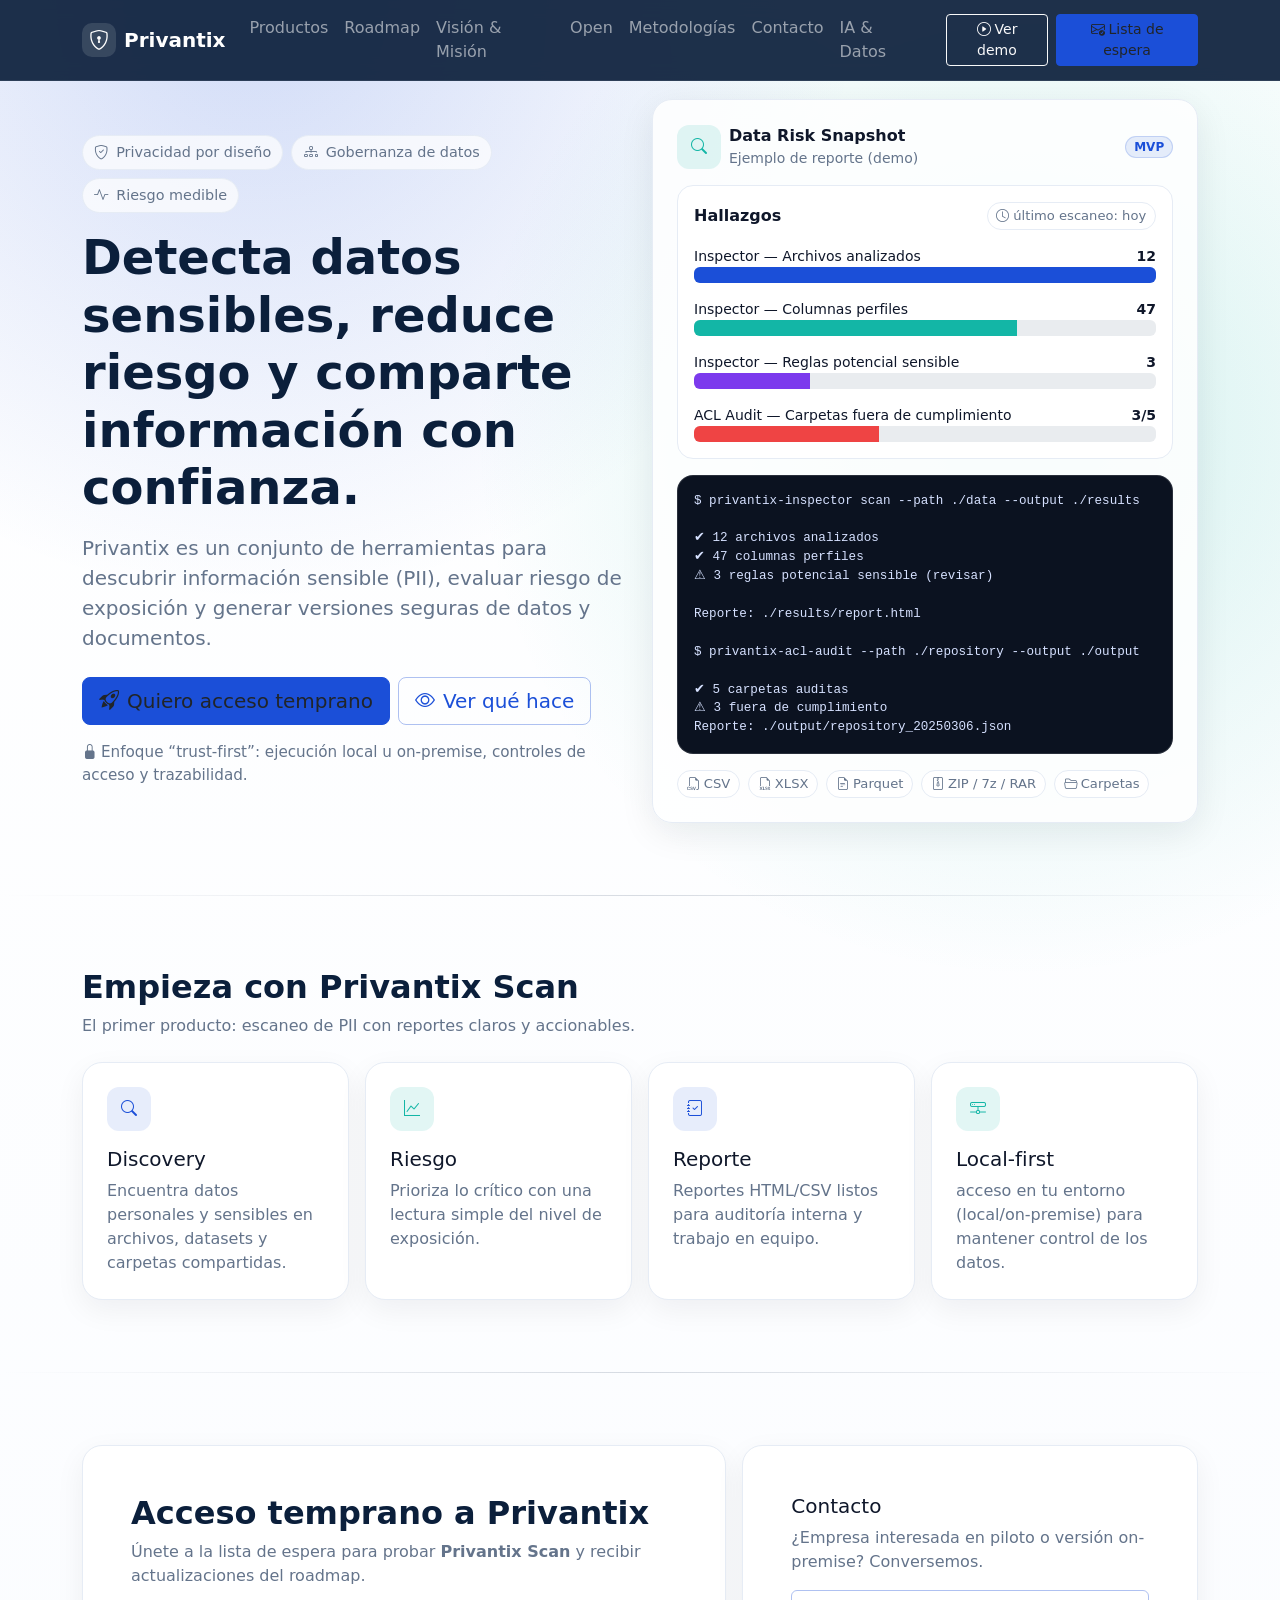
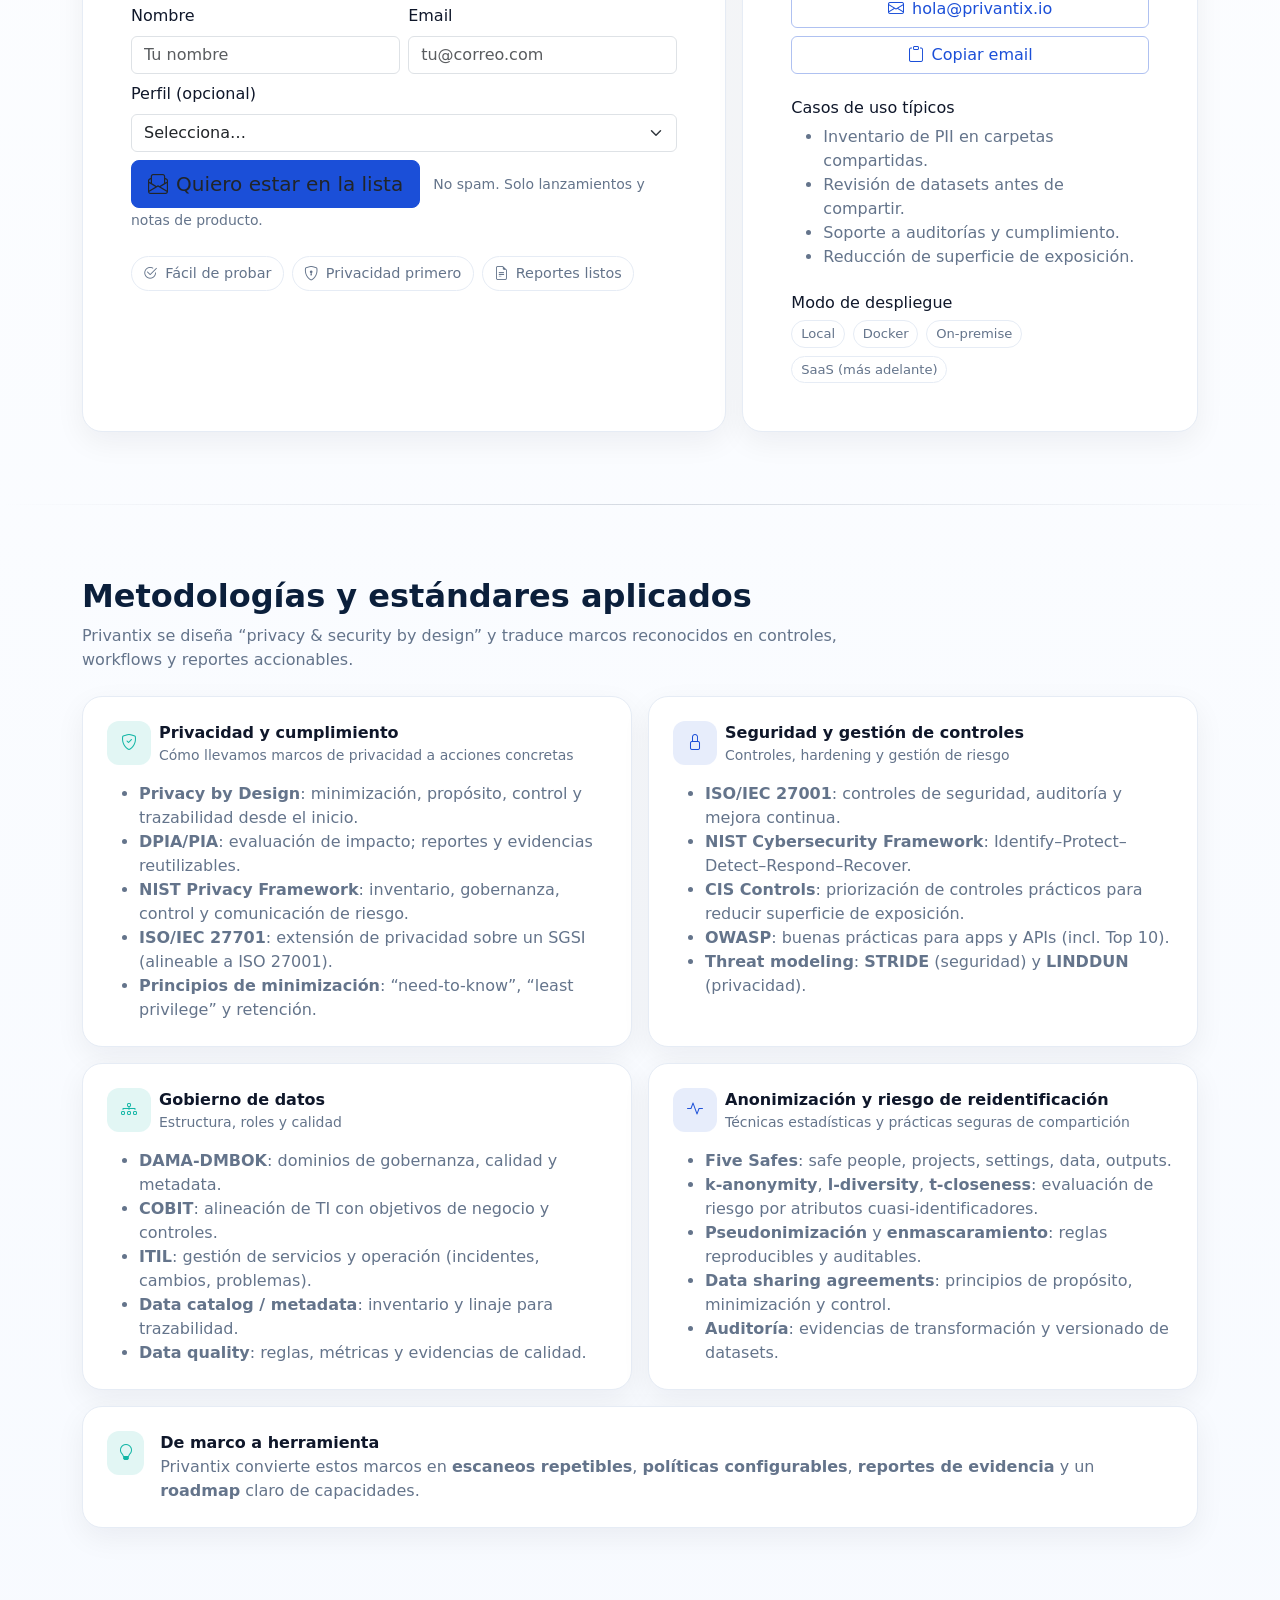
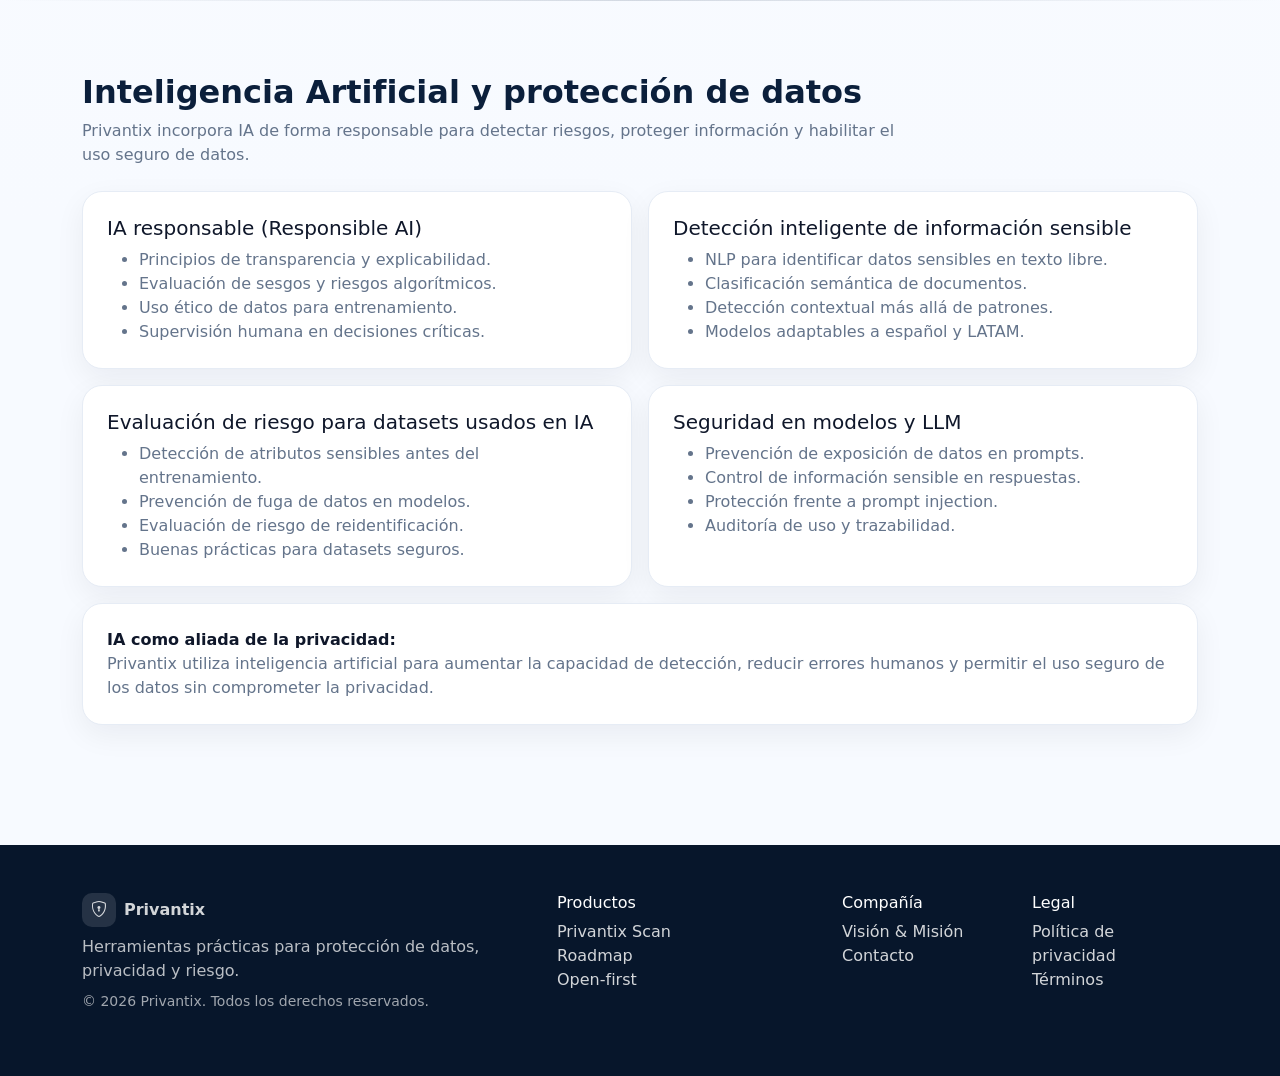
==== privantix_site/index.html @ 474f1c0c "Initial commit: Privantix source inspector (Go tools, docs, site) Made-with: Cursor" ====
<!doctype html>
<html lang="es">
<head>
  <meta charset="utf-8" />
  <meta name="viewport" content="width=device-width, initial-scale=1" />
  <title>Privantix — Protección de datos, privacidad y riesgo</title>
  <meta name="description" content="Privantix: herramientas para detectar datos sensibles, reducir riesgo de exposición y apoyar el cumplimiento de privacidad." />
  <link rel="icon" href="assets/img/logo.svg" type="image/svg+xml" />
  <link href="https://cdn.jsdelivr.net/npm/bootstrap@5.3.3/dist/css/bootstrap.min.css" rel="stylesheet" integrity="sha384-QWTKZyjpPEjISv5WaRU9OFeRpok6YctnYmDr5pNlyT2bRjXh0JMhjY6hW+ALEwIH" crossorigin="anonymous">
  <link rel="stylesheet" href="https://cdn.jsdelivr.net/npm/bootstrap-icons@1.11.3/font/bootstrap-icons.min.css">
  <link rel="stylesheet" href="assets/css/style.css">
</head>
<body>

<nav class="navbar navbar-expand-lg navbar-dark fixed-top" style="background: rgba(11,31,59,.92); border-bottom: 1px solid rgba(255,255,255,.08);">
  <div class="container">
    <a class="navbar-brand d-flex align-items-center gap-2" href="index.html">
      <span class="d-inline-flex align-items-center justify-content-center" style="width:34px;height:34px;border-radius:10px;background: rgba(255,255,255,.12);">
        <i class="bi bi-shield-lock" aria-hidden="true"></i>
      </span>
      <strong>Privantix</strong>
    </a>

    <button class="navbar-toggler" type="button" data-bs-toggle="collapse" data-bs-target="#nav" aria-controls="nav" aria-expanded="false" aria-label="Abrir navegación">
      <span class="navbar-toggler-icon"></span>
    </button>

    <div class="collapse navbar-collapse" id="nav">
      <ul class="navbar-nav ms-auto mb-2 mb-lg-0">
        <li class="nav-item"><a class="nav-link " href="product.html">Productos</a></li>
<li class="nav-item"><a class="nav-link " href="roadmap.html">Roadmap</a></li>
<li class="nav-item"><a class="nav-link " href="vision.html">Visión & Misión</a></li>
<li class="nav-item"><a class="nav-link " href="open.html">Open</a></li>
<li class="nav-item"><a class="nav-link" href="index.html#metodologias">Metodologías</a></li>
        <li class="nav-item"><a class="nav-link " href="contact.html">Contacto</a></li>
      <li class="nav-item"><a class="nav-link" href="index.html#ia">IA & Datos</a></li>
      </ul>
      <div class="d-flex gap-2 ms-lg-3">
        <a class="btn btn-sm btn-outline-light" href="index.html#demo"><i class="bi bi-play-circle me-1"></i>Ver demo</a>
        <a class="btn btn-sm btn-privantix" href="index.html#waitlist"><i class="bi bi-envelope-check me-1"></i>Lista de espera</a>
      </div>
    </div>
  </div>
</nav>


<header class="hero">
  <div class="container">
    <div class="row align-items-center g-4">
      <div class="col-lg-6">
        <div class="d-flex flex-wrap gap-2 mb-3">
          <span class="pill"><i class="bi bi-shield-check" aria-hidden="true"></i>Privacidad por diseño</span>
          <span class="pill"><i class="bi bi-diagram-3" aria-hidden="true"></i>Gobernanza de datos</span>
          <span class="pill"><i class="bi bi-activity" aria-hidden="true"></i>Riesgo medible</span>
        </div>

        <h1 class="display-5 fw-bold" style="color: var(--px-navy);">Detecta datos sensibles, reduce riesgo y comparte información con confianza.</h1>
        <p class="lead mt-3" style="color: var(--px-muted);">
          <strong>Privantix</strong> es un conjunto de herramientas para <strong>descubrir</strong> información sensible (PII), <strong>evaluar</strong> riesgo de exposición y <strong>generar</strong> versiones seguras de datos y documentos.
        </p>

        <div class="d-flex flex-wrap gap-2 mt-4">
          <a class="btn btn-lg btn-privantix" href="#waitlist"><i class="bi bi-rocket-takeoff me-2"></i>Quiero acceso temprano</a>
          <a class="btn btn-lg btn-outline-privantix" href="product.html"><i class="bi bi-eye me-2"></i>Ver qué hace</a>
        </div>

        <p class="mt-3 mb-0" style="color: var(--px-muted); font-size: .95rem;">
          <i class="bi bi-lock-fill me-1" aria-hidden="true"></i>Enfoque “trust-first”: ejecución local u on-premise, controles de acceso y trazabilidad.
        </p>
      </div>

      <div class="col-lg-6">
        <div class="hero-card p-4">
          <div class="d-flex align-items-center justify-content-between mb-3">
            <div class="d-flex align-items-center gap-2">
              <span class="icon-badge teal"><i class="bi bi-search" aria-hidden="true"></i></span>
              <div>
                <div class="fw-semibold">Data Risk Snapshot</div>
                <div class="small" style="color: var(--px-muted);">Ejemplo de reporte (demo)</div>
              </div>
            </div>
            <span class="badge rounded-pill badge-soft">MVP</span>
          </div>

          <div class="p-3" style="border:1px solid var(--px-border); border-radius: 1rem; background: #fff;">
            <div class="d-flex justify-content-between align-items-center">
              <div class="fw-semibold">Hallazgos</div>
              <span class="tag"><i class="bi bi-clock me-1" aria-hidden="true"></i>último escaneo: hoy</span>
            </div>
            <div class="mt-3">
              <div class="d-flex justify-content-between"><span class="small">Inspector — Archivos analizados</span><span class="small fw-semibold">12</span></div>
              <div class="progress" role="progressbar" aria-label="Archivos" aria-valuenow="100" aria-valuemin="0" aria-valuemax="100">
                <div class="progress-bar" style="width: 100%; background: var(--px-blue);"></div>
              </div>

              <div class="d-flex justify-content-between mt-3"><span class="small">Inspector — Columnas perfiles</span><span class="small fw-semibold">47</span></div>
              <div class="progress" role="progressbar" aria-label="Columnas" aria-valuenow="70" aria-valuemin="0" aria-valuemax="100">
                <div class="progress-bar" style="width: 70%; background: var(--px-teal);"></div>
              </div>

              <div class="d-flex justify-content-between mt-3"><span class="small">Inspector — Reglas potencial sensible</span><span class="small fw-semibold">3</span></div>
              <div class="progress" role="progressbar" aria-label="Reglas" aria-valuenow="25" aria-valuemin="0" aria-valuemax="100">
                <div class="progress-bar" style="width: 25%; background: #7C3AED;"></div>
              </div>

              <div class="d-flex justify-content-between mt-3"><span class="small">ACL Audit — Carpetas fuera de cumplimiento</span><span class="small fw-semibold">3/5</span></div>
              <div class="progress" role="progressbar" aria-label="Cumplimiento" aria-valuenow="40" aria-valuemin="0" aria-valuemax="100">
                <div class="progress-bar" style="width: 40%; background: #EF4444;"></div>
              </div>
            </div>
          </div>

          <div class="codebox mt-3" id="demo" aria-label="Ejemplo de salida">
<pre class="mb-0">$ privantix-inspector scan --path ./data --output ./results

✔ 12 archivos analizados
✔ 47 columnas perfiles
⚠ 3 reglas potencial sensible (revisar)

Reporte: ./results/report.html

$ privantix-acl-audit --path ./repository --output ./output

✔ 5 carpetas auditas
⚠ 3 fuera de cumplimiento
Reporte: ./output/repository_20250306.json</pre>
          </div>

          <div class="d-flex flex-wrap gap-2 mt-3">
            <span class="tag"><i class="bi bi-filetype-csv me-1" aria-hidden="true"></i>CSV</span>
            <span class="tag"><i class="bi bi-filetype-xlsx me-1" aria-hidden="true"></i>XLSX</span>
            <span class="tag"><i class="bi bi-file-earmark-text me-1" aria-hidden="true"></i>Parquet</span>
            <span class="tag"><i class="bi bi-file-zip me-1" aria-hidden="true"></i>ZIP / 7z / RAR</span>
            <span class="tag"><i class="bi bi-folder2-open me-1" aria-hidden="true"></i>Carpetas</span>
          </div>

        </div>
      </div>
    </div>
  </div>
</header>

<div class="divider"></div>

<section class="section">
  <div class="container">
    <div class="row mb-4">
      <div class="col-lg-8">
        <h2 class="section-title fw-bold">Empieza con Privantix Scan</h2>
        <p class="section-subtitle mb-0">El primer producto: escaneo de PII con reportes claros y accionables.</p>
      </div>
    </div>
    <div class="row g-3">
      <div class="col-md-6 col-xl-3">
        <div class="feature-card p-4">
          <div class="icon-badge"><i class="bi bi-search" aria-hidden="true"></i></div>
          <h5 class="mt-3">Discovery</h5>
          <p class="mb-0" style="color: var(--px-muted);">Encuentra datos personales y sensibles en archivos, datasets y carpetas compartidas.</p>
        </div>
      </div>
      <div class="col-md-6 col-xl-3">
        <div class="feature-card p-4">
          <div class="icon-badge teal"><i class="bi bi-graph-up" aria-hidden="true"></i></div>
          <h5 class="mt-3">Riesgo</h5>
          <p class="mb-0" style="color: var(--px-muted);">Prioriza lo crítico con una lectura simple del nivel de exposición.</p>
        </div>
      </div>
      <div class="col-md-6 col-xl-3">
        <div class="feature-card p-4">
          <div class="icon-badge"><i class="bi bi-journal-check" aria-hidden="true"></i></div>
          <h5 class="mt-3">Reporte</h5>
          <p class="mb-0" style="color: var(--px-muted);">Reportes HTML/CSV listos para auditoría interna y trabajo en equipo.</p>
        </div>
      </div>
      <div class="col-md-6 col-xl-3">
        <div class="feature-card p-4">
          <div class="icon-badge teal"><i class="bi bi-hdd-network" aria-hidden="true"></i></div>
          <h5 class="mt-3">Local-first</h5>
          <p class="mb-0" style="color: var(--px-muted);">acceso en tu entorno (local/on-premise) para mantener control de los datos.</p>
        </div>
      </div>
    </div>
  </div>
</section>

<div class="divider"></div>

<section id="waitlist" class="section">
  <div class="container">
    <div class="row g-3 align-items-stretch">
      <div class="col-lg-7">
        <div class="product-card p-4 p-lg-5">
          <h2 class="fw-bold section-title">Acceso temprano a Privantix</h2>
          <p class="section-subtitle">Únete a la lista de espera para probar <strong>Privantix Scan</strong> y recibir actualizaciones del roadmap.</p>

          <form class="row g-2" onsubmit="waitlistSubmit(event)">
            <div class="col-md-6">
              <label class="form-label" for="nombre">Nombre</label>
              <input class="form-control" id="nombre" placeholder="Tu nombre" required />
            </div>
            <div class="col-md-6">
              <label class="form-label" for="email">Email</label>
              <input class="form-control" id="email" type="email" placeholder="tu@correo.com" required />
            </div>
            <div class="col-12">
              <label class="form-label" for="perfil">Perfil (opcional)</label>
              <select class="form-select" id="perfil">
                <option value="">Selecciona…</option>
                <option>Seguridad / Ciberseguridad</option>
                <option>Datos / BI / Analítica</option>
                <option>TI / Infraestructura</option>
                <option>Compliance / Legal</option>
                <option>Dirección / Gerencia</option>
              </select>
            </div>
            <div class="col-12 mt-2">
              <button class="btn btn-privantix btn-lg" type="submit"><i class="bi bi-envelope-paper me-2"></i>Quiero estar en la lista</button>
              <span class="ms-2 small" style="color: var(--px-muted);">No spam. Solo lanzamientos y notas de producto.</span>
            </div>
          </form>

          <div class="mt-4 d-flex flex-wrap gap-2">
            <span class="pill"><i class="bi bi-check2-circle" aria-hidden="true"></i>Fácil de probar</span>
            <span class="pill"><i class="bi bi-shield-lock" aria-hidden="true"></i>Privacidad primero</span>
            <span class="pill"><i class="bi bi-file-earmark-text" aria-hidden="true"></i>Reportes listos</span>
          </div>
        </div>
      </div>

      <div class="col-lg-5">
        <div class="product-card p-4 p-lg-5">
          <h5 class="mb-2">Contacto</h5>
          <p style="color: var(--px-muted);">¿Empresa interesada en piloto o versión on-premise? Conversemos.</p>
          <div class="d-grid gap-2">
            <a class="btn btn-outline-privantix" href="mailto:hola@privantix.io"><i class="bi bi-envelope me-2"></i>hola@privantix.io</a>
            <a class="btn btn-outline-privantix" href="#" onclick="copyEmail(event)"><i class="bi bi-clipboard me-2"></i>Copiar email</a>
          </div>

          <div class="mt-4">
            <h6 class="mb-2">Casos de uso típicos</h6>
            <ul class="mb-0" style="color: var(--px-muted);">
              <li>Inventario de PII en carpetas compartidas.</li>
              <li>Revisión de datasets antes de compartir.</li>
              <li>Soporte a auditorías y cumplimiento.</li>
              <li>Reducción de superficie de exposición.</li>
            </ul>
          </div>

          <div class="mt-4">
            <h6 class="mb-2">Modo de despliegue</h6>
            <div class="d-flex flex-wrap gap-2">
              <span class="tag">Local</span>
              <span class="tag">Docker</span>
              <span class="tag">On-premise</span>
              <span class="tag">SaaS (más adelante)</span>
            </div>
          </div>
        </div>
      </div>

    </div>
  </div>
</section>



<div class="divider"></div>

<section class="section" id="metodologias">
  <div class="container">
    <div class="row mb-4">
      <div class="col-lg-9">
        <h2 class="section-title fw-bold">Metodologías y estándares aplicados</h2>
        <p class="section-subtitle mb-0">
          Privantix se diseña “privacy & security by design” y traduce marcos reconocidos en controles, workflows y reportes accionables.
        </p>
      </div>
    </div>

    <div class="row g-3">
      <div class="col-lg-6">
        <div class="product-card p-4">
          <div class="d-flex align-items-center gap-2">
            <span class="icon-badge teal"><i class="bi bi-shield-check" aria-hidden="true"></i></span>
            <div>
              <div class="fw-semibold">Privacidad y cumplimiento</div>
              <div class="small" style="color: var(--px-muted);">Cómo llevamos marcos de privacidad a acciones concretas</div>
            </div>
          </div>
          <ul class="mt-3 mb-0" style="color: var(--px-muted);">
            <li><strong>Privacy by Design</strong>: minimización, propósito, control y trazabilidad desde el inicio.</li>
            <li><strong>DPIA/PIA</strong>: evaluación de impacto; reportes y evidencias reutilizables.</li>
            <li><strong>NIST Privacy Framework</strong>: inventario, gobernanza, control y comunicación de riesgo.</li>
            <li><strong>ISO/IEC 27701</strong>: extensión de privacidad sobre un SGSI (alineable a ISO 27001).</li>
            <li><strong>Principios de minimización</strong>: “need-to-know”, “least privilege” y retención.</li>
          </ul>
        </div>
      </div>

      <div class="col-lg-6">
        <div class="product-card p-4">
          <div class="d-flex align-items-center gap-2">
            <span class="icon-badge"><i class="bi bi-lock" aria-hidden="true"></i></span>
            <div>
              <div class="fw-semibold">Seguridad y gestión de controles</div>
              <div class="small" style="color: var(--px-muted);">Controles, hardening y gestión de riesgo</div>
            </div>
          </div>
          <ul class="mt-3 mb-0" style="color: var(--px-muted);">
            <li><strong>ISO/IEC 27001</strong>: controles de seguridad, auditoría y mejora continua.</li>
            <li><strong>NIST Cybersecurity Framework</strong>: Identify–Protect–Detect–Respond–Recover.</li>
            <li><strong>CIS Controls</strong>: priorización de controles prácticos para reducir superficie de exposición.</li>
            <li><strong>OWASP</strong>: buenas prácticas para apps y APIs (incl. Top 10).</li>
            <li><strong>Threat modeling</strong>: <strong>STRIDE</strong> (seguridad) y <strong>LINDDUN</strong> (privacidad).</li>
          </ul>
        </div>
      </div>

      <div class="col-lg-6">
        <div class="product-card p-4">
          <div class="d-flex align-items-center gap-2">
            <span class="icon-badge teal"><i class="bi bi-diagram-3" aria-hidden="true"></i></span>
            <div>
              <div class="fw-semibold">Gobierno de datos</div>
              <div class="small" style="color: var(--px-muted);">Estructura, roles y calidad</div>
            </div>
          </div>
          <ul class="mt-3 mb-0" style="color: var(--px-muted);">
            <li><strong>DAMA-DMBOK</strong>: dominios de gobernanza, calidad y metadata.</li>
            <li><strong>COBIT</strong>: alineación de TI con objetivos de negocio y controles.</li>
            <li><strong>ITIL</strong>: gestión de servicios y operación (incidentes, cambios, problemas).</li>
            <li><strong>Data catalog / metadata</strong>: inventario y linaje para trazabilidad.</li>
            <li><strong>Data quality</strong>: reglas, métricas y evidencias de calidad.</li>
          </ul>
        </div>
      </div>

      <div class="col-lg-6">
        <div class="product-card p-4">
          <div class="d-flex align-items-center gap-2">
            <span class="icon-badge"><i class="bi bi-activity" aria-hidden="true"></i></span>
            <div>
              <div class="fw-semibold">Anonimización y riesgo de reidentificación</div>
              <div class="small" style="color: var(--px-muted);">Técnicas estadísticas y prácticas seguras de compartición</div>
            </div>
          </div>
          <ul class="mt-3 mb-0" style="color: var(--px-muted);">
            <li><strong>Five Safes</strong>: safe people, projects, settings, data, outputs.</li>
            <li><strong>k-anonymity</strong>, <strong>l-diversity</strong>, <strong>t-closeness</strong>: evaluación de riesgo por atributos cuasi-identificadores.</li>
            <li><strong>Pseudonimización</strong> y <strong>enmascaramiento</strong>: reglas reproducibles y auditables.</li>
            <li><strong>Data sharing agreements</strong>: principios de propósito, minimización y control.</li>
            <li><strong>Auditoría</strong>: evidencias de transformación y versionado de datasets.</li>
          </ul>
        </div>
      </div>

      <div class="col-12">
        <div class="quote-card p-4">
          <div class="d-flex align-items-start gap-3">
            <span class="icon-badge teal"><i class="bi bi-lightbulb" aria-hidden="true"></i></span>
            <div>
              <div class="fw-semibold">De marco a herramienta</div>
              <div style="color: var(--px-muted);">
                Privantix convierte estos marcos en <strong>escaneos repetibles</strong>, <strong>políticas configurables</strong>,
                <strong>reportes de evidencia</strong> y un <strong>roadmap</strong> claro de capacidades.
              </div>
            </div>
          </div>
        </div>
      </div>

    </div>
  </div>
</section>



<div class="divider"></div>

<section class="section" id="ia">
  <div class="container">
    <div class="row mb-4">
      <div class="col-lg-9">
        <h2 class="section-title fw-bold">Inteligencia Artificial y protección de datos</h2>
        <p class="section-subtitle mb-0">
          Privantix incorpora IA de forma responsable para detectar riesgos, proteger información y habilitar el uso seguro de datos.
        </p>
      </div>
    </div>

    <div class="row g-3">

      <div class="col-lg-6">
        <div class="product-card p-4">
          <h5>IA responsable (Responsible AI)</h5>
          <ul style="color: var(--px-muted);" class="mb-0">
            <li>Principios de transparencia y explicabilidad.</li>
            <li>Evaluación de sesgos y riesgos algorítmicos.</li>
            <li>Uso ético de datos para entrenamiento.</li>
            <li>Supervisión humana en decisiones críticas.</li>
          </ul>
        </div>
      </div>

      <div class="col-lg-6">
        <div class="product-card p-4">
          <h5>Detección inteligente de información sensible</h5>
          <ul style="color: var(--px-muted);" class="mb-0">
            <li>NLP para identificar datos sensibles en texto libre.</li>
            <li>Clasificación semántica de documentos.</li>
            <li>Detección contextual más allá de patrones.</li>
            <li>Modelos adaptables a español y LATAM.</li>
          </ul>
        </div>
      </div>

      <div class="col-lg-6">
        <div class="product-card p-4">
          <h5>Evaluación de riesgo para datasets usados en IA</h5>
          <ul style="color: var(--px-muted);" class="mb-0">
            <li>Detección de atributos sensibles antes del entrenamiento.</li>
            <li>Prevención de fuga de datos en modelos.</li>
            <li>Evaluación de riesgo de reidentificación.</li>
            <li>Buenas prácticas para datasets seguros.</li>
          </ul>
        </div>
      </div>

      <div class="col-lg-6">
        <div class="product-card p-4">
          <h5>Seguridad en modelos y LLM</h5>
          <ul style="color: var(--px-muted);" class="mb-0">
            <li>Prevención de exposición de datos en prompts.</li>
            <li>Control de información sensible en respuestas.</li>
            <li>Protección frente a prompt injection.</li>
            <li>Auditoría de uso y trazabilidad.</li>
          </ul>
        </div>
      </div>

      <div class="col-12">
        <div class="quote-card p-4">
          <strong>IA como aliada de la privacidad:</strong>
          <div style="color: var(--px-muted);">
            Privantix utiliza inteligencia artificial para aumentar la capacidad de detección,
            reducir errores humanos y permitir el uso seguro de los datos sin comprometer la privacidad.
          </div>
        </div>
      </div>

    </div>
  </div>
</section>


<footer class="footer py-5 mt-5">
  <div class="container">
    <div class="row g-4">
      <div class="col-lg-5">
        <div class="d-flex align-items-center gap-2 mb-2">
          <span class="d-inline-flex align-items-center justify-content-center" style="width:34px;height:34px;border-radius:10px;background: rgba(255,255,255,.12);">
            <i class="bi bi-shield-lock" aria-hidden="true"></i>
          </span>
          <strong>Privantix</strong>
        </div>
        <p class="mb-0" style="color: rgba(255,255,255,.72);">Herramientas prácticas para protección de datos, privacidad y riesgo.</p>
        <p class="mt-2 small" style="color: rgba(255,255,255,.62);">© <span id="year"></span> Privantix. Todos los derechos reservados.</p>
      </div>
      <div class="col-6 col-lg-3">
        <h6 class="text-white">Productos</h6>
        <ul class="list-unstyled mb-0">
          <li><a href="product.html">Privantix Scan</a></li>
          <li><a href="roadmap.html">Roadmap</a></li>
          <li><a href="open.html">Open-first</a></li>
        </ul>
      </div>
      <div class="col-6 col-lg-2">
        <h6 class="text-white">Compañía</h6>
        <ul class="list-unstyled mb-0">
          <li><a href="vision.html">Visión & Misión</a></li>
          <li><a href="contact.html">Contacto</a></li>
        </ul>
      </div>
      <div class="col-lg-2">
        <h6 class="text-white">Legal</h6>
        <ul class="list-unstyled mb-0">
          <li><a href="legal/privacy.html">Política de privacidad</a></li>
          <li><a href="legal/terms.html">Términos</a></li>
        </ul>
      </div>
    </div>
  </div>
</footer>

<div class="toast-container position-fixed bottom-0 end-0 p-3">
  <div id="liveToast" class="toast" role="alert" aria-live="assertive" aria-atomic="true">
    <div class="toast-header">
      <strong class="me-auto">Privantix</strong>
      <small>listo</small>
      <button type="button" class="btn-close" data-bs-dismiss="toast" aria-label="Cerrar"></button>
    </div>
    <div class="toast-body">Listo.</div>
  </div>
</div>

<script src="https://cdn.jsdelivr.net/npm/bootstrap@5.3.3/dist/js/bootstrap.bundle.min.js" integrity="sha384-YvpcrYf0tY3lHB60NNkmXc5s9fDVZLESaAA55NDzOxhy9GkcIdslK1eN7N6jIeHz" crossorigin="anonymous"></script>
<script src="assets/js/main.js"></script>
</body>
</html>
---- privantix_site/assets/css/style.css ----
:root{
  --px-navy:#0B1F3B;
  --px-blue:#1B4FD8;
  --px-teal:#13B6A6;
  --px-sky:#EAF2FF;
  --px-ink:#0F172A;
  --px-muted:#64748B;
  --px-card:#FFFFFF;
  --px-border:#E6ECF5;
  --px-bg:#F7FAFF;
  --px-grad: radial-gradient(1200px circle at 20% 0%, rgba(27,79,216,.20), transparent 50%),
             radial-gradient(1000px circle at 80% 10%, rgba(19,182,166,.18), transparent 55%),
             linear-gradient(180deg, #FFFFFF 0%, var(--px-bg) 80%);
}
body{ color:var(--px-ink); background:var(--px-grad); }
.navbar{ backdrop-filter: blur(10px); }
.btn-privantix{ background:var(--px-blue); border-color:var(--px-blue); }
.btn-privantix:hover{ filter:brightness(.95); }
.btn-outline-privantix{ border-color: rgba(27,79,216,.35); color: var(--px-blue); }
.btn-outline-privantix:hover{ background: rgba(27,79,216,.08); }
.pill{
  display:inline-flex; align-items:center; gap:.5rem;
  padding:.35rem .7rem; border:1px solid var(--px-border);
  border-radius:999px; background: rgba(255,255,255,.7);
  color: var(--px-muted); font-size:.9rem;
}
.hero{ padding-top: 6.2rem; padding-bottom: 4.5rem; }
.hero-card{
  background: rgba(255,255,255,.85);
  border:1px solid var(--px-border);
  border-radius:1.25rem;
  box-shadow:0 10px 35px rgba(15,23,42,.08);
}
.feature-card,.product-card,.quote-card{
  background:var(--px-card);
  border:1px solid var(--px-border);
  border-radius:1.25rem;
  box-shadow:0 10px 30px rgba(15,23,42,.06);
  height:100%;
}
.icon-badge{
  width:44px;height:44px;display:inline-flex;align-items:center;justify-content:center;
  border-radius:12px;background: rgba(27,79,216,.10); color: var(--px-blue);
}
.icon-badge.teal{ background: rgba(19,182,166,.12); color: var(--px-teal); }
.section{ padding:4.5rem 0; }
.section-title{ color: var(--px-navy); }
.section-subtitle{ color: var(--px-muted); }
.divider{ height:1px; background: linear-gradient(90deg, transparent, rgba(100,116,139,.25), transparent); }
.tag{
  display:inline-block;padding:.18rem .55rem;border-radius:999px;border:1px solid var(--px-border);
  font-size:.82rem;color: var(--px-muted); background:#fff;
}
.timeline{ border-left:2px solid rgba(27,79,216,.18); padding-left:1.25rem; }
.timeline .item{ position:relative; padding:.85rem 0; }
.timeline .item::before{
  content:""; position:absolute; left:-1.6rem; top:1.1rem;
  width:12px;height:12px;border-radius:50%; background: var(--px-blue);
  box-shadow:0 0 0 4px rgba(27,79,216,.12);
}
.badge-soft{
  background: rgba(27,79,216,.10); color: var(--px-blue);
  border:1px solid rgba(27,79,216,.18); font-weight:600;
}
.footer{ background:#07162B; color: rgba(255,255,255,.82); }
.footer a{ color: rgba(255,255,255,.82); text-decoration:none; }
.footer a:hover{ color:#fff; }
.codebox{
  background:#0B1220; color:#D6E1FF; border-radius:1rem;
  border:1px solid rgba(255,255,255,.12); padding:1rem;
  font-family: ui-monospace, SFMono-Regular, Menlo, Monaco, Consolas, "Liberation Mono", "Courier New", monospace;
  font-size:.9rem; overflow-x:auto;
}
:focus-visible{ outline:3px solid rgba(19,182,166,.45); outline-offset:2px; }
html{ scroll-behavior:smooth; }
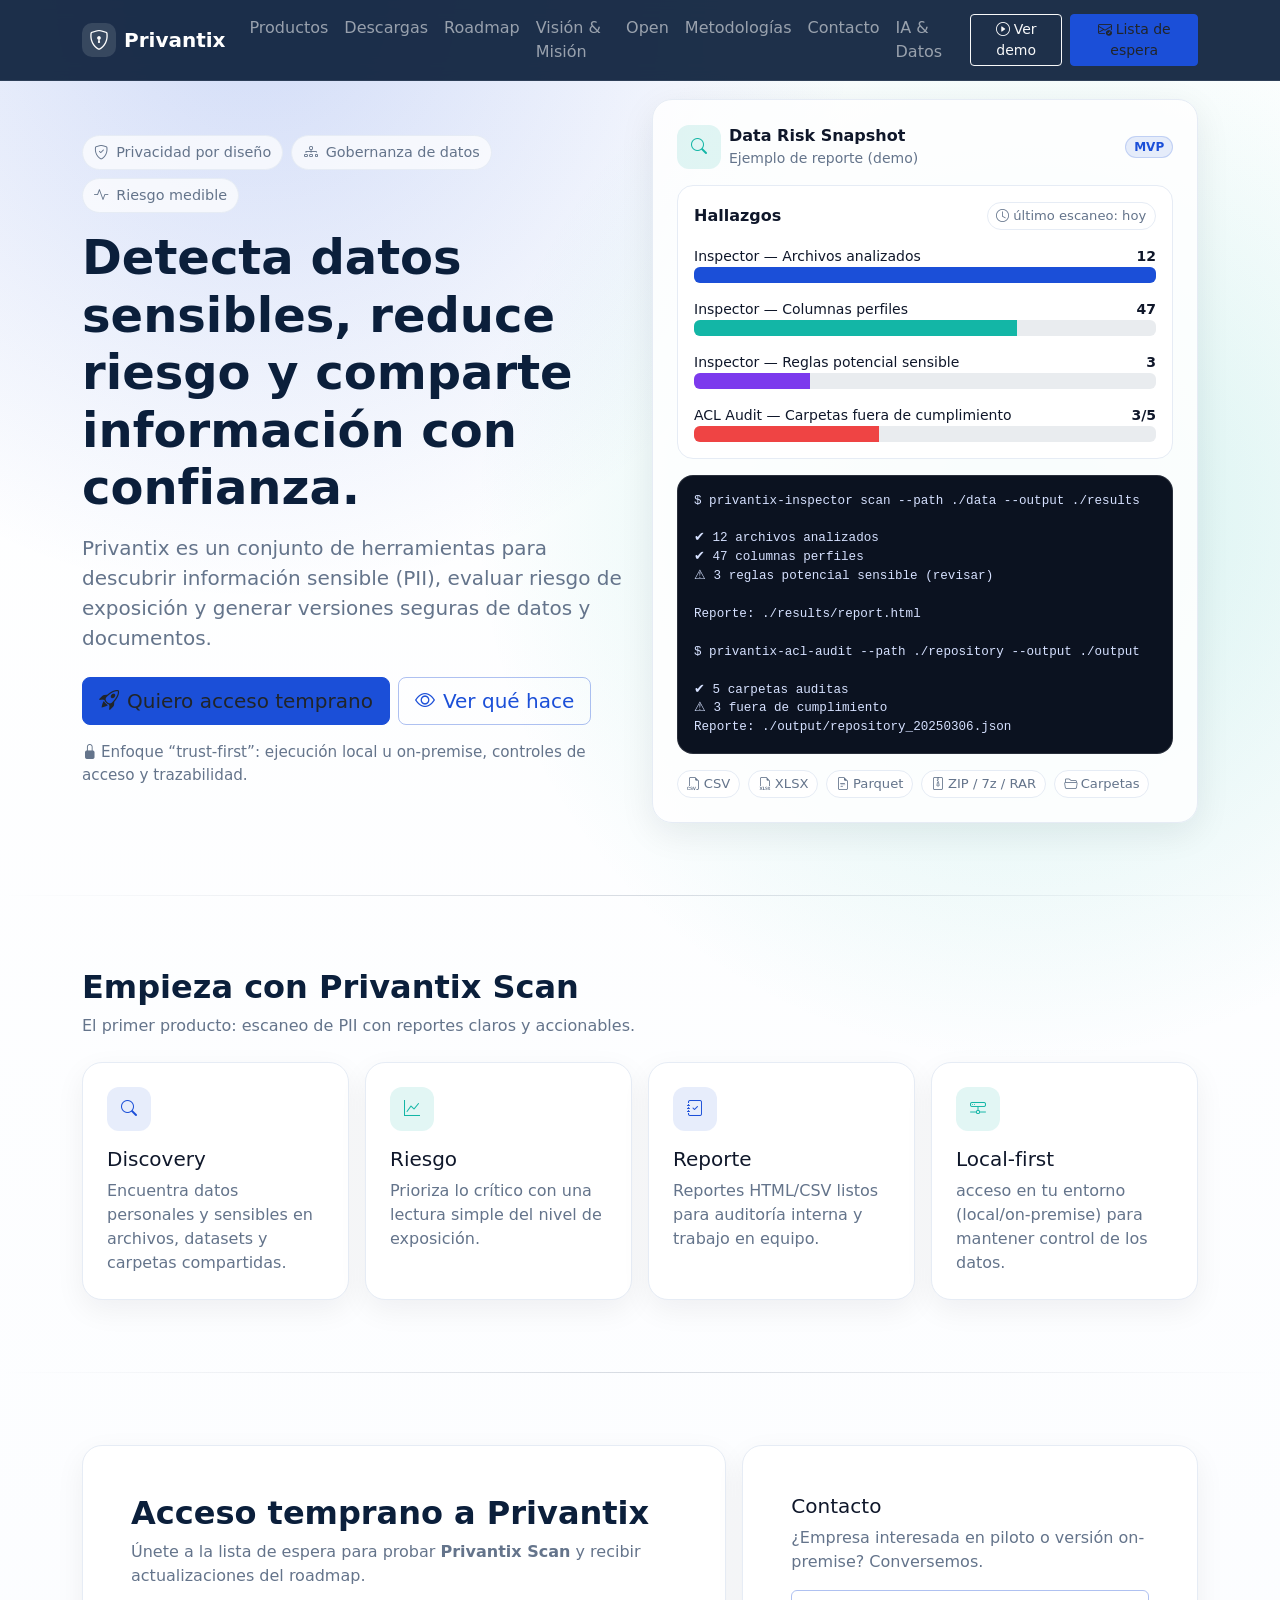
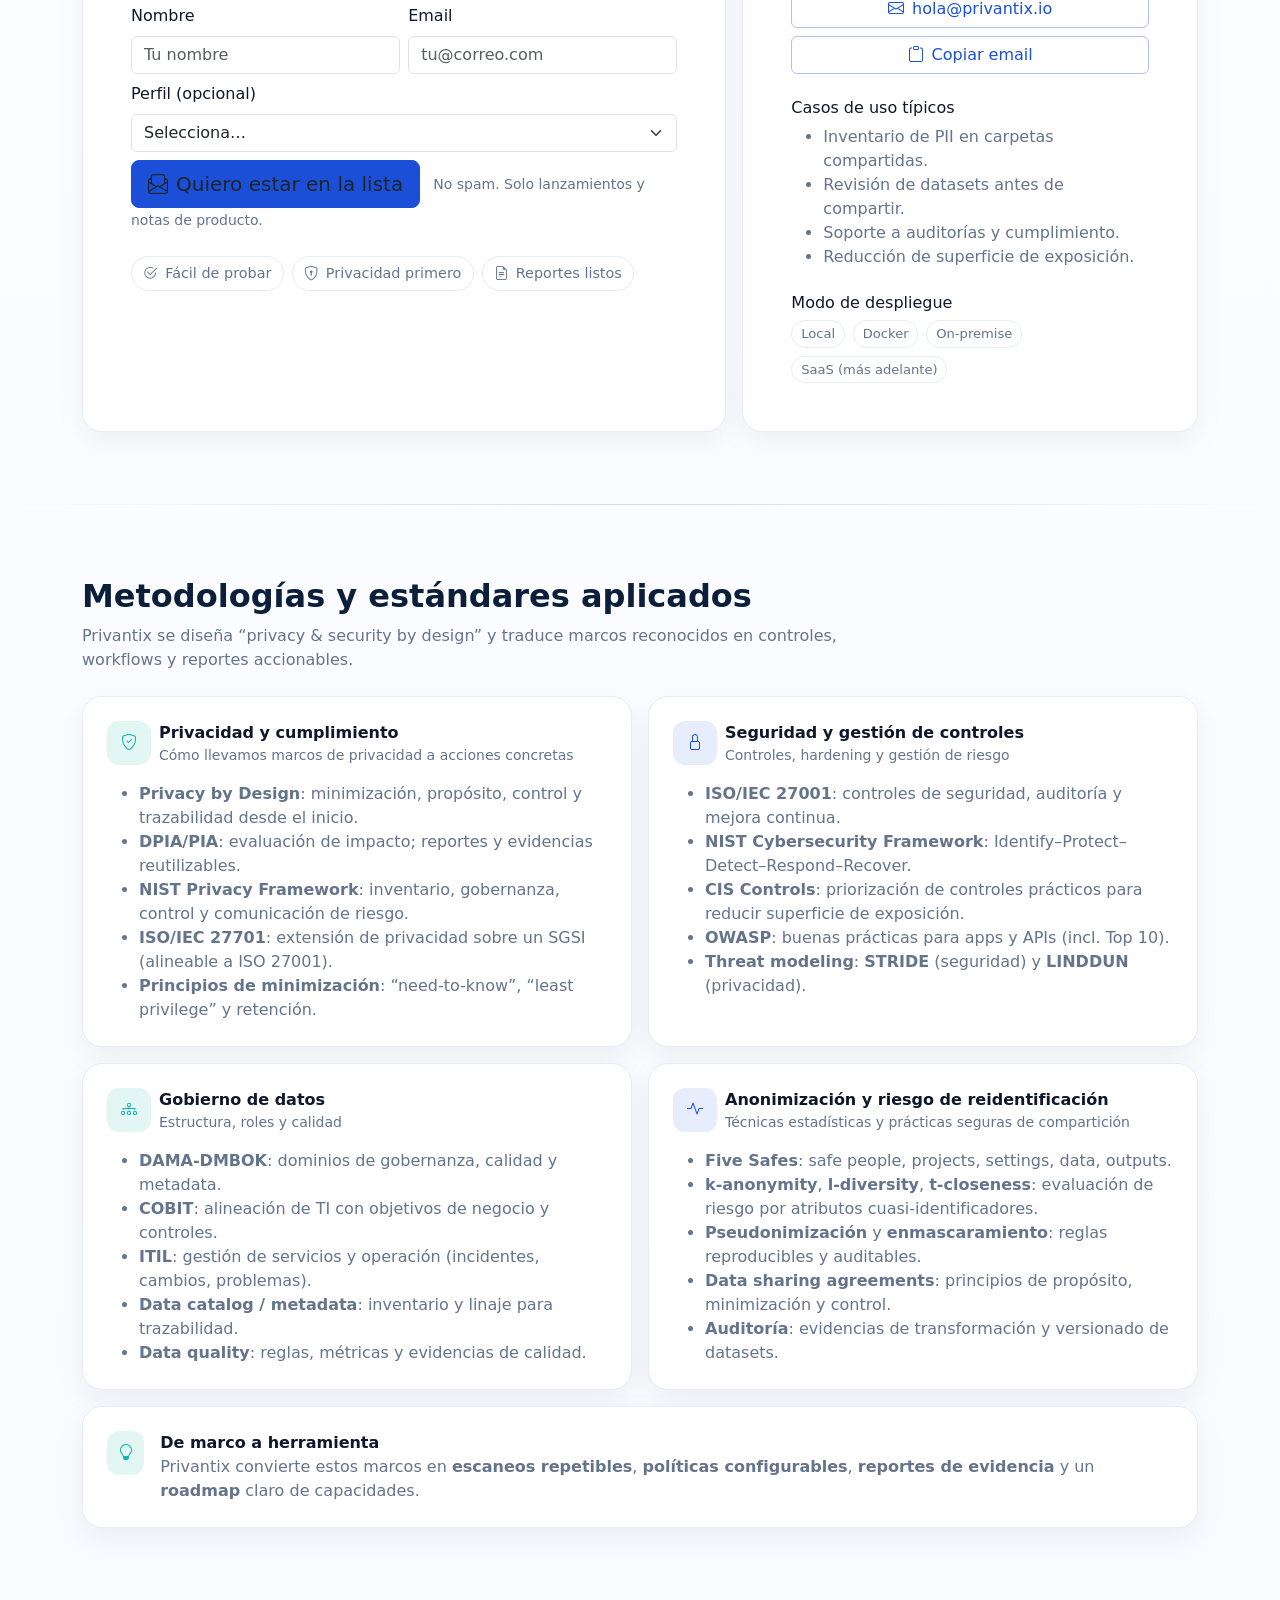
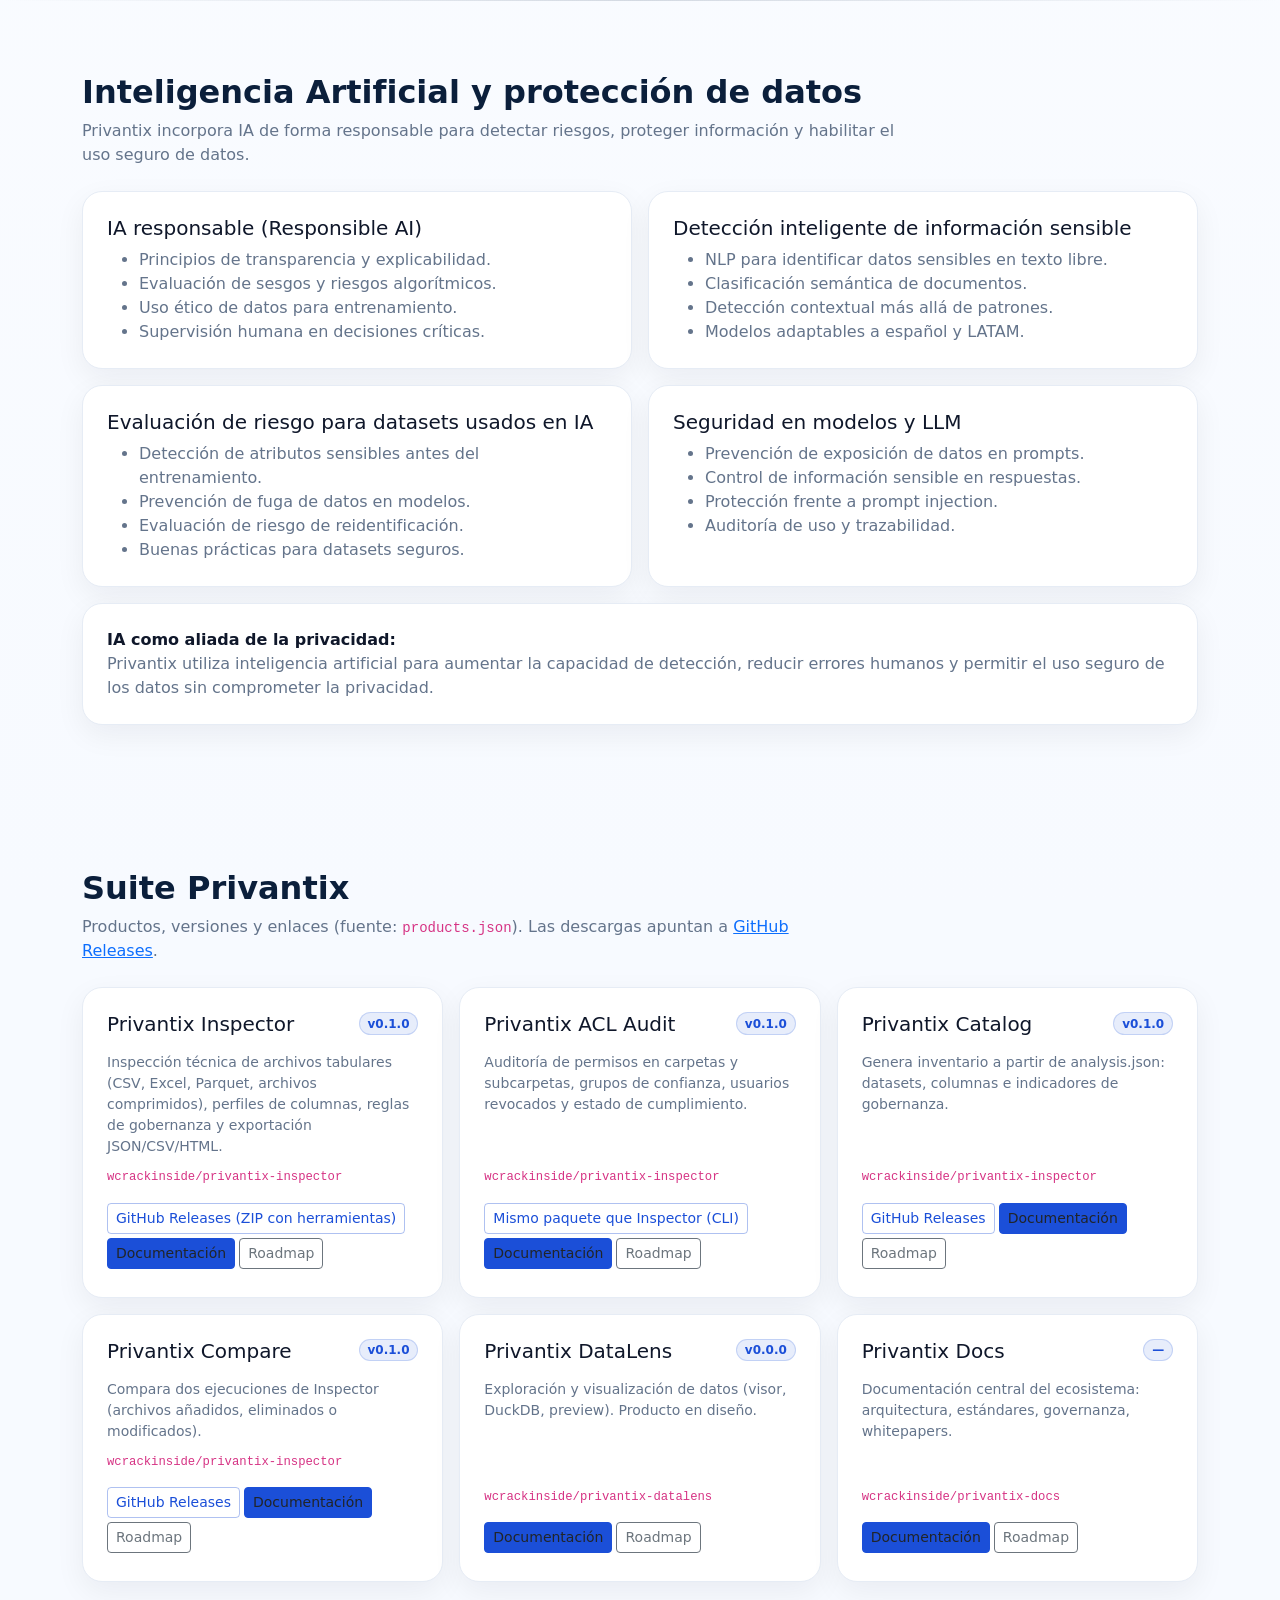
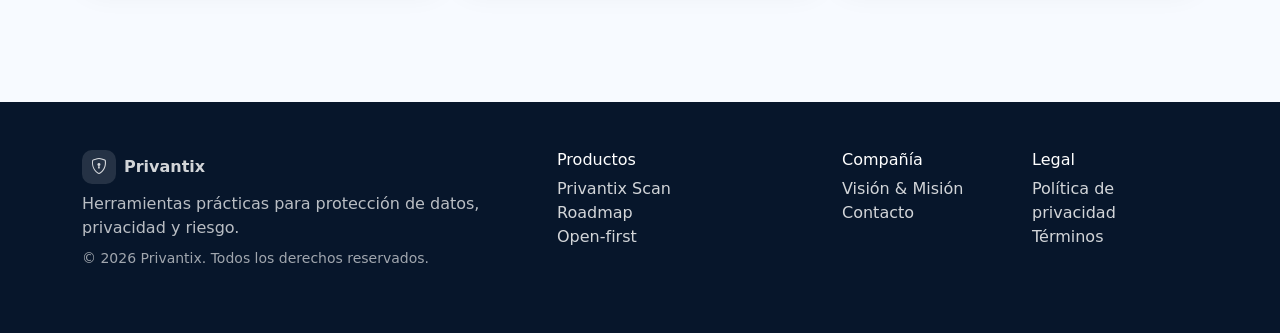
==== commit b49d1726: "Privantix GitHub structure: ecosystem docs, products.json web, LICENSE, std folders; validate produc" ====
--- a/privantix_site/index.html
+++ b/privantix_site/index.html
@@ -28,6 +28,7 @@
     <div class="collapse navbar-collapse" id="nav">
       <ul class="navbar-nav ms-auto mb-2 mb-lg-0">
         <li class="nav-item"><a class="nav-link " href="product.html">Productos</a></li>
+        <li class="nav-item"><a class="nav-link" href="downloads/index.html">Descargas</a></li>
 <li class="nav-item"><a class="nav-link " href="roadmap.html">Roadmap</a></li>
 <li class="nav-item"><a class="nav-link " href="vision.html">Visión & Misión</a></li>
 <li class="nav-item"><a class="nav-link " href="open.html">Open</a></li>
@@ -452,6 +453,18 @@
   </div>
 </section>
 
+<section id="privantix-suite" class="section" aria-label="Suite Privantix">
+  <div class="container">
+    <div class="row mb-4">
+      <div class="col-lg-8">
+        <h2 class="fw-bold section-title">Suite Privantix</h2>
+        <p class="section-subtitle mb-0">Productos, versiones y enlaces (fuente: <code>products.json</code>). Las descargas apuntan a <a href="https://github.com/wcrackinside/privantix-inspector/releases" target="_blank" rel="noopener">GitHub Releases</a>.</p>
+      </div>
+    </div>
+    <div id="product-cards-root" class="row g-3"></div>
+    <p id="product-cards-error" class="small text-danger d-none mt-2" role="alert"></p>
+  </div>
+</section>
 
 <footer class="footer py-5 mt-5">
   <div class="container">
@@ -504,6 +517,7 @@
 </div>
 
 <script src="https://cdn.jsdelivr.net/npm/bootstrap@5.3.3/dist/js/bootstrap.bundle.min.js" integrity="sha384-YvpcrYf0tY3lHB60NNkmXc5s9fDVZLESaAA55NDzOxhy9GkcIdslK1eN7N6jIeHz" crossorigin="anonymous"></script>
+<script src="assets/js/products-loader.js" defer></script>
 <script src="assets/js/main.js"></script>
 </body>
 </html>
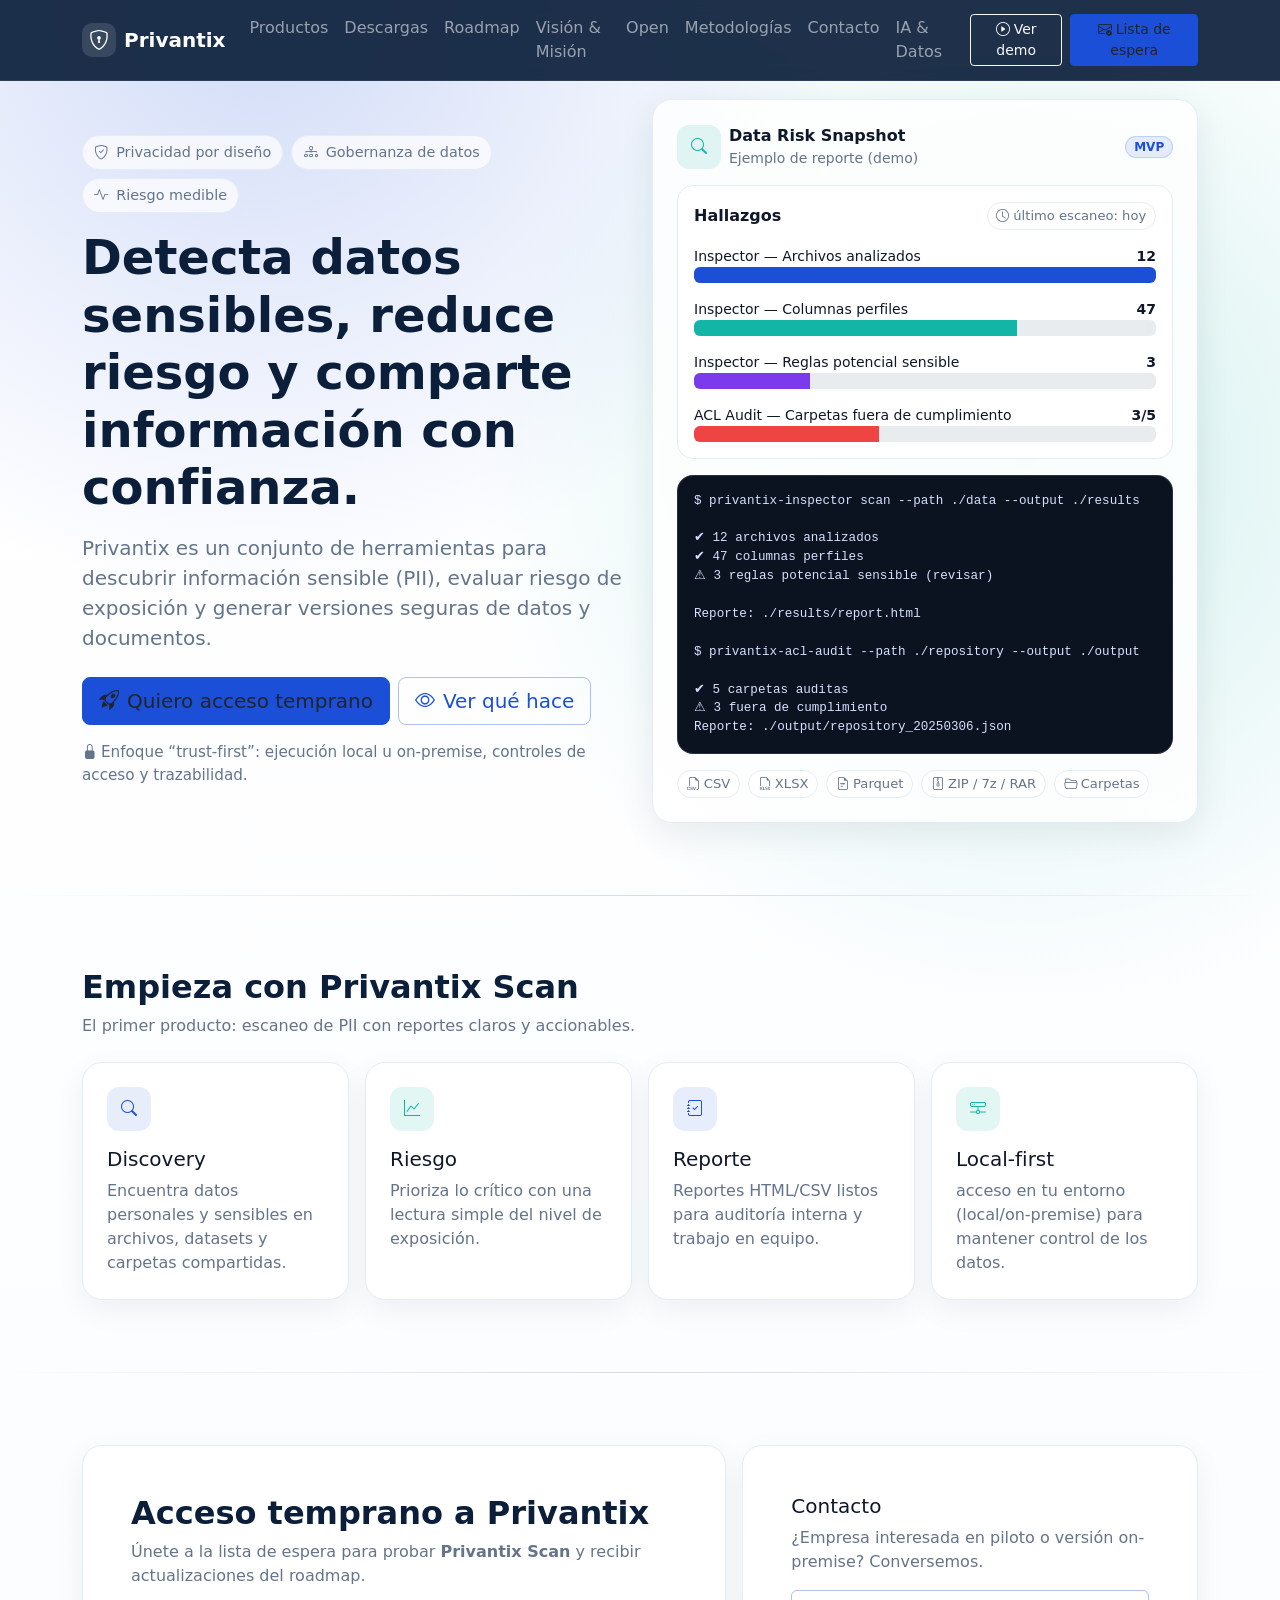
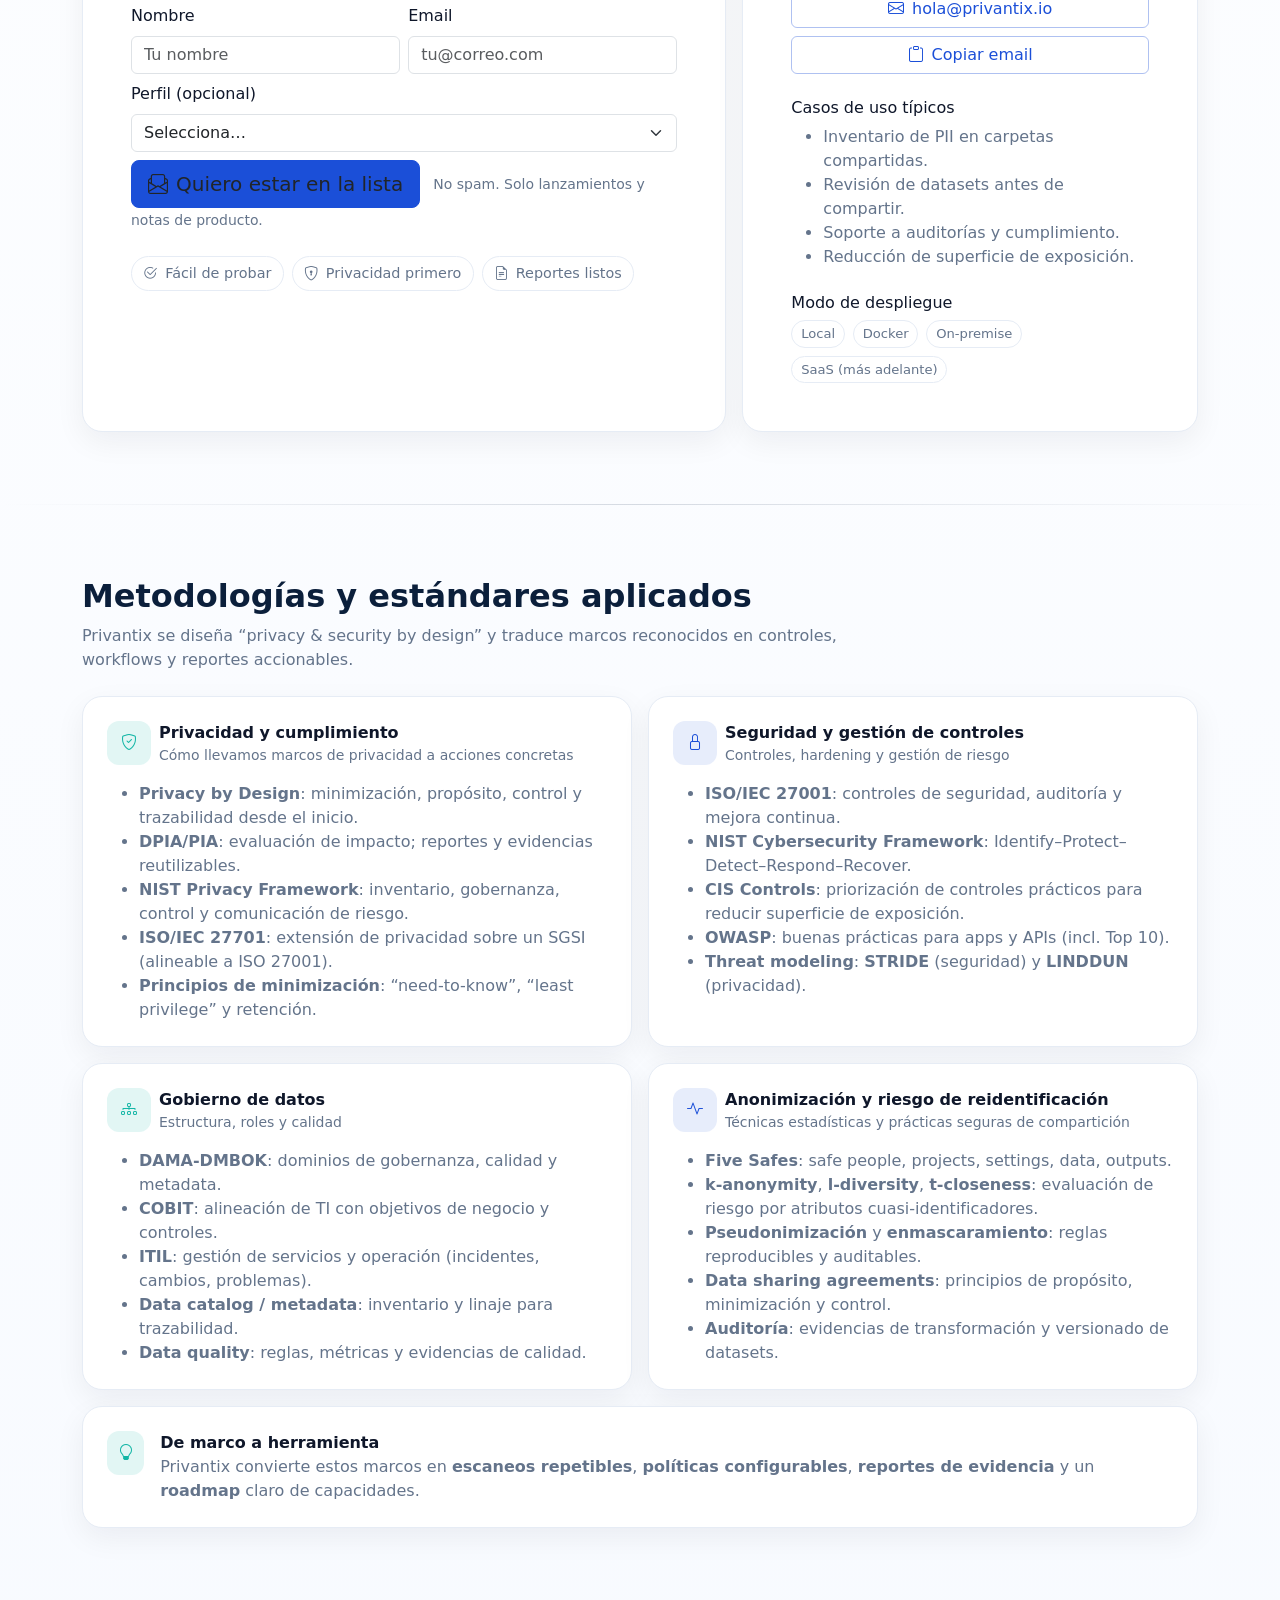
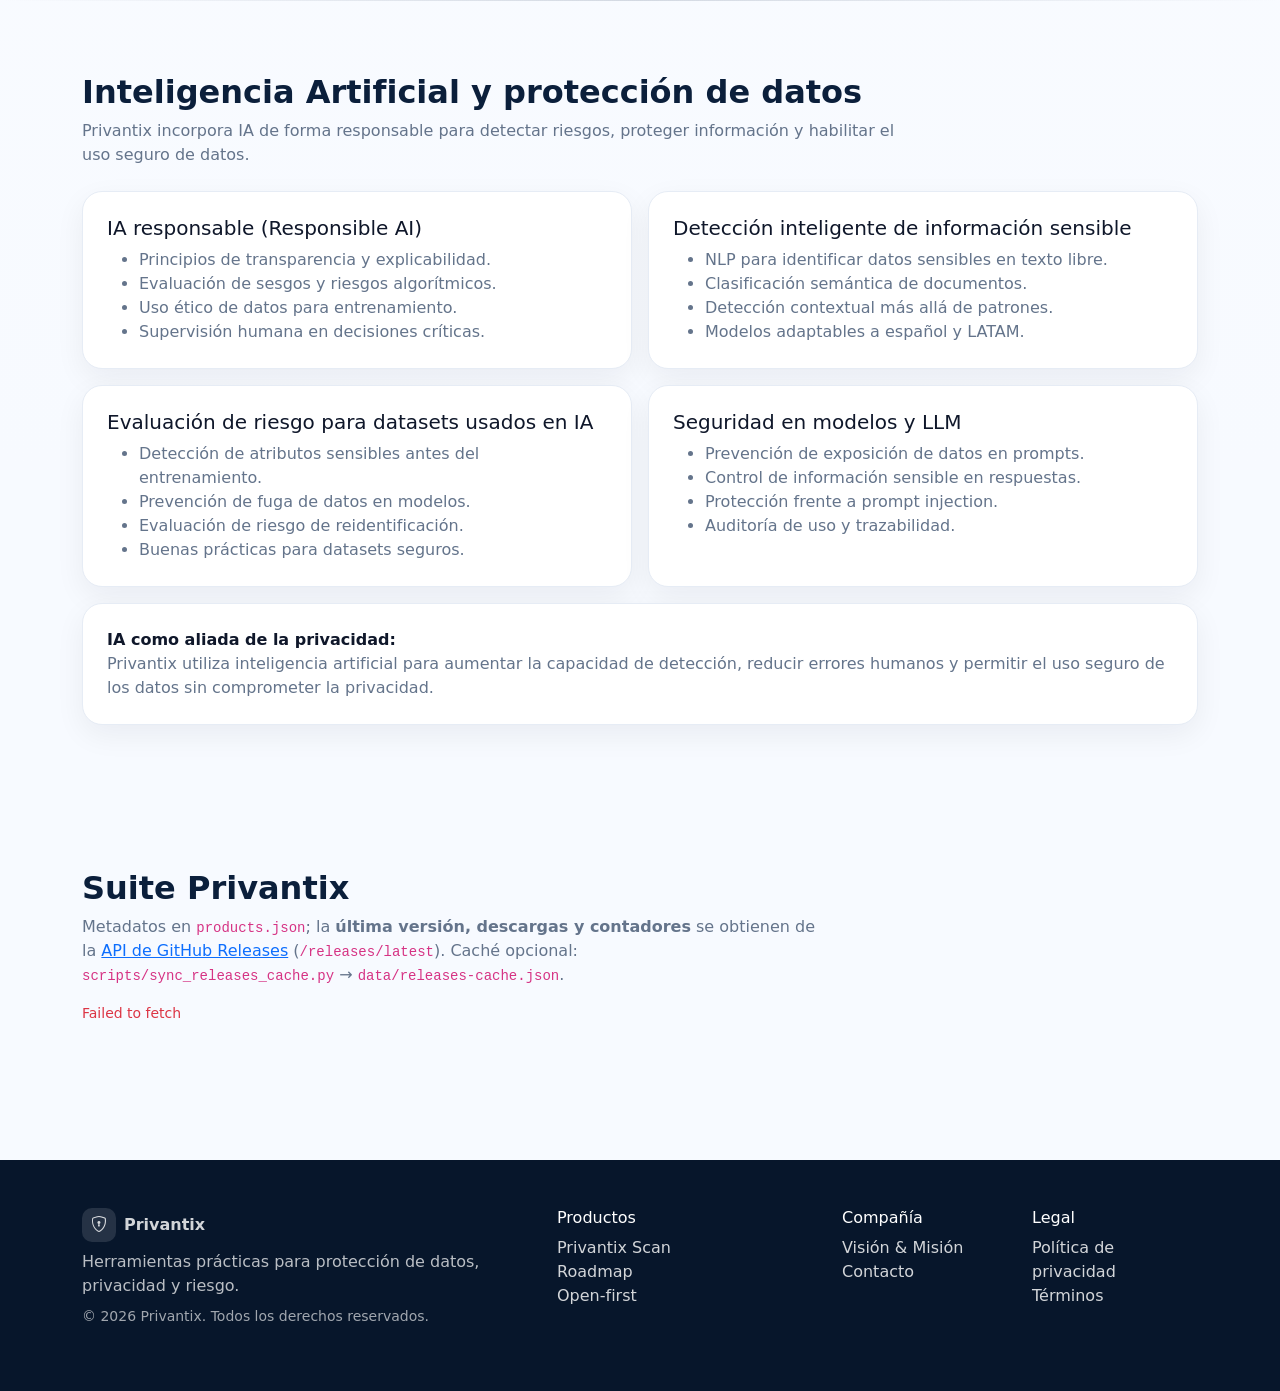
==== commit 083ad493: "Web: GitHub Releases API for downloads (latest tag, assets, counts, dates); sync_releases_cache.py; " ====
--- a/privantix_site/index.html
+++ b/privantix_site/index.html
@@ -458,7 +458,7 @@
     <div class="row mb-4">
       <div class="col-lg-8">
         <h2 class="fw-bold section-title">Suite Privantix</h2>
-        <p class="section-subtitle mb-0">Productos, versiones y enlaces (fuente: <code>products.json</code>). Las descargas apuntan a <a href="https://github.com/wcrackinside/privantix-inspector/releases" target="_blank" rel="noopener">GitHub Releases</a>.</p>
+        <p class="section-subtitle mb-0">Metadatos en <code>products.json</code>; la <strong>última versión, descargas y contadores</strong> se obtienen de la <a href="https://docs.github.com/en/rest/releases/releases#get-the-latest-release" target="_blank" rel="noopener">API de GitHub Releases</a> (<code>/releases/latest</code>). Caché opcional: <code>scripts/sync_releases_cache.py</code> → <code>data/releases-cache.json</code>.</p>
       </div>
     </div>
     <div id="product-cards-root" class="row g-3"></div>
